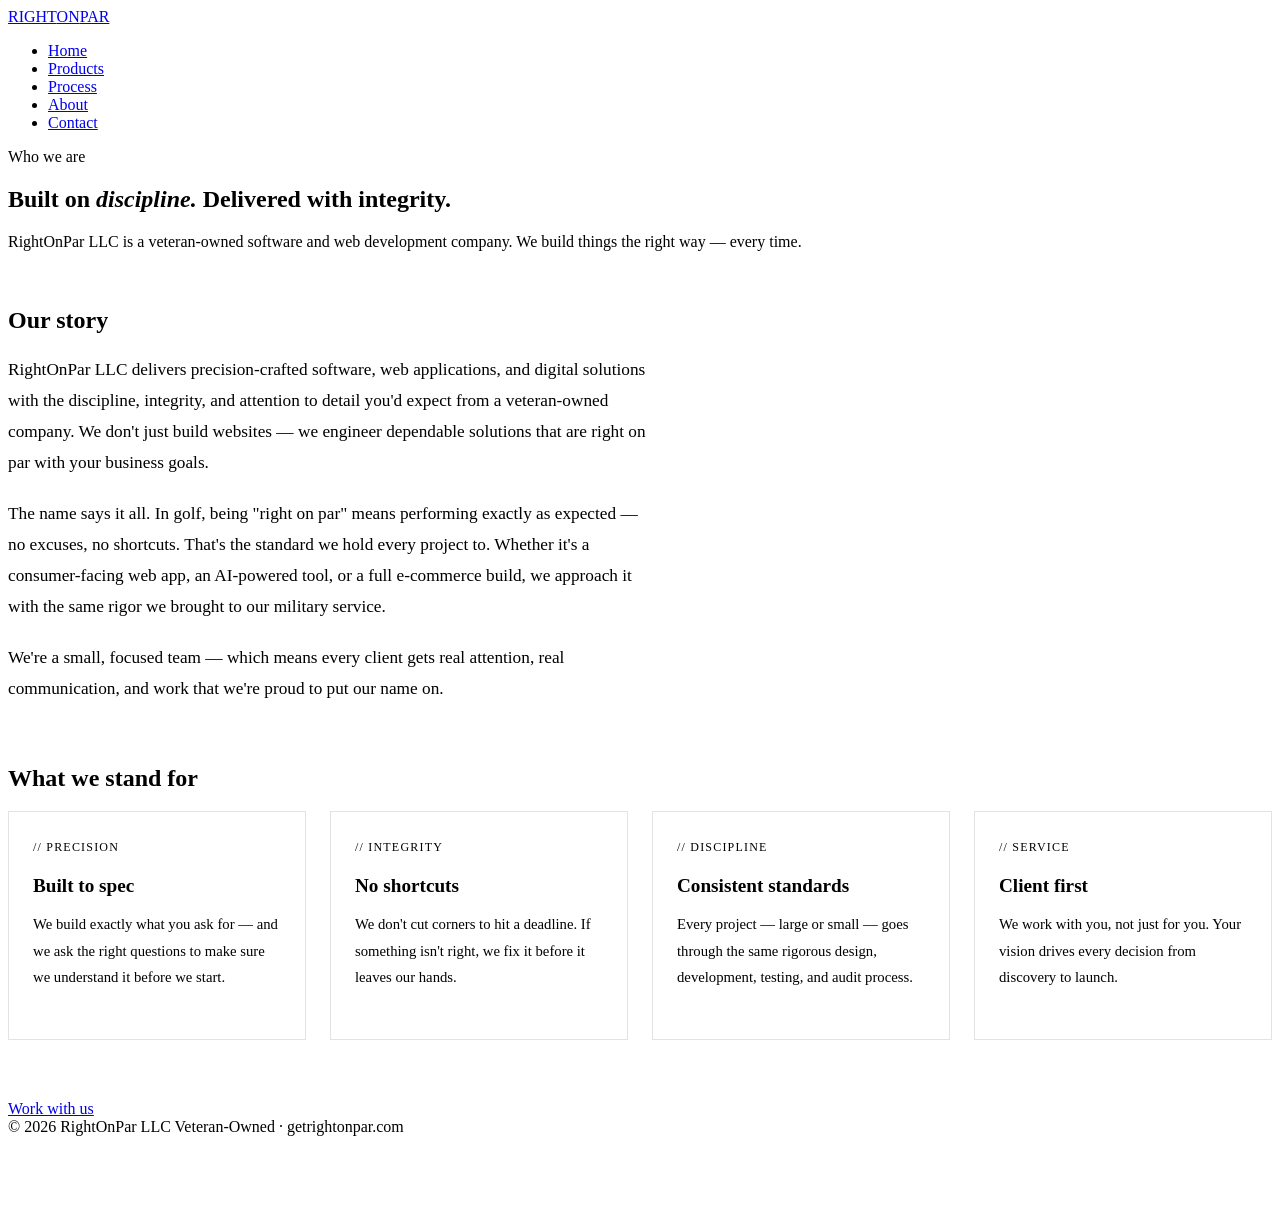
==== about.html @ 8aa1c4e7 "Create About page for RightOnPar LLC Added an About page for RightOnPar LLC with company details, va" ====
<!DOCTYPE html>
<html lang="en">
<head>
<meta charset="UTF-8">
<meta name="viewport" content="width=device-width, initial-scale=1.0">
<title>About | RightOnPar LLC</title>
<meta name="description" content="RightOnPar LLC is a veteran-owned software and web development company. We build precision-crafted web apps and digital tools engineered for real business results.">
<meta name="robots" content="index, follow">
<link rel="canonical" href="https://www.getrightonpar.com/about.html">
<meta property="og:title" content="About | RightOnPar LLC">
<meta property="og:description" content="RightOnPar LLC is a veteran-owned software and web development company building precision-crafted digital solutions.">
<meta property="og:url" content="https://www.getrightonpar.com/about.html">
<meta property="og:image" content="https://www.getrightonpar.com/og-image.png">
<link rel="preconnect" href="https://fonts.googleapis.com">
<link rel="preconnect" href="https://fonts.gstatic.com" crossorigin>
<link href="https://fonts.googleapis.com/css2?family=Fraunces:opsz,wght@9..144,400;9..144,500;9..144,600;9..144,700&family=Inter:wght@400;500;600&family=IBM+Plex+Mono:wght@400;500&display=swap" rel="stylesheet">
<link rel="stylesheet" href="styles.css">
<style>
  .about-body {
    padding: 20px 0 80px;
  }
  .about-body p {
    font-size: 1.08rem;
    color: var(--ink-soft);
    max-width: 640px;
    margin-bottom: 20px;
    line-height: 1.8;
  }
  .values-grid {
    display: grid;
    grid-template-columns: repeat(auto-fit, minmax(220px, 1fr));
    gap: 24px;
    margin-top: 16px;
  }
  .value-card {
    padding: 28px 24px;
    border: 1px solid rgba(26,27,22,0.12);
    background: var(--white);
  }
  .value-card .icon {
    font-family: var(--mono);
    font-size: 12px;
    color: var(--sand);
    letter-spacing: 0.1em;
    margin-bottom: 14px;
    display: block;
  }
  .value-card h3 {
    font-family: var(--display);
    font-size: 1.2rem;
    color: var(--fairway-deep);
    margin-bottom: 8px;
  }
  .value-card p {
    font-size: 0.92rem;
    color: var(--ink-soft);
  }
</style>
</head>
<body>

<header>
  <div class="header-inner">
    <a href="index.html" class="logo">RIGHT<span>ON</span>PAR</a>
    <nav aria-label="Primary">
      <ul>
        <li><a href="index.html">Home</a></li>
        <li><a href="products.html">Products</a></li>
        <li><a href="process.html">Process</a></li>
        <li><a href="about.html" class="active">About</a></li>
        <li><a href="contact.html">Contact</a></li>
      </ul>
    </nav>
  </div>
</header>

<main>
  <section class="page-hero">
    <div class="wrap">
      <p class="eyebrow">Who we are</p>
      <h1>Built on <em>discipline.</em> Delivered with integrity.</h1>
      <p>RightOnPar LLC is a veteran-owned software and web development company. We build things the right way — every time.</p>
    </div>
  </section>

  <section class="about-body">
    <div class="wrap">
      <div class="section-head">
        <h2>Our story</h2>
      </div>
      <p>RightOnPar LLC delivers precision-crafted software, web applications, and digital solutions with the discipline, integrity, and attention to detail you'd expect from a veteran-owned company. We don't just build websites — we engineer dependable solutions that are right on par with your business goals.</p>
      <p>The name says it all. In golf, being "right on par" means performing exactly as expected — no excuses, no shortcuts. That's the standard we hold every project to. Whether it's a consumer-facing web app, an AI-powered tool, or a full e-commerce build, we approach it with the same rigor we brought to our military service.</p>
      <p>We're a small, focused team — which means every client gets real attention, real communication, and work that we're proud to put our name on.</p>

      <div class="section-head" style="margin-top: 60px;">
        <h2>What we stand for</h2>
      </div>
      <div class="values-grid">
        <div class="value-card">
          <span class="icon">// PRECISION</span>
          <h3>Built to spec</h3>
          <p>We build exactly what you ask for — and we ask the right questions to make sure we understand it before we start.</p>
        </div>
        <div class="value-card">
          <span class="icon">// INTEGRITY</span>
          <h3>No shortcuts</h3>
          <p>We don't cut corners to hit a deadline. If something isn't right, we fix it before it leaves our hands.</p>
        </div>
        <div class="value-card">
          <span class="icon">// DISCIPLINE</span>
          <h3>Consistent standards</h3>
          <p>Every project — large or small — goes through the same rigorous design, development, testing, and audit process.</p>
        </div>
        <div class="value-card">
          <span class="icon">// SERVICE</span>
          <h3>Client first</h3>
          <p>We work with you, not just for you. Your vision drives every decision from discovery to launch.</p>
        </div>
      </div>

      <div style="margin-top: 60px;">
        <a href="contact.html" class="btn btn-primary">Work with us</a>
      </div>

      <div class="foot-bottom">
        <span>© <span class="year"></span> RightOnPar LLC</span>
        <span>Veteran-Owned · getrightonpar.com</span>
      </div>
    </div>
  </section>
</main>

<script>
  document.querySelectorAll('.year').forEach(el => el.textContent = new Date().getFullYear());
</script>
</body>
</html>
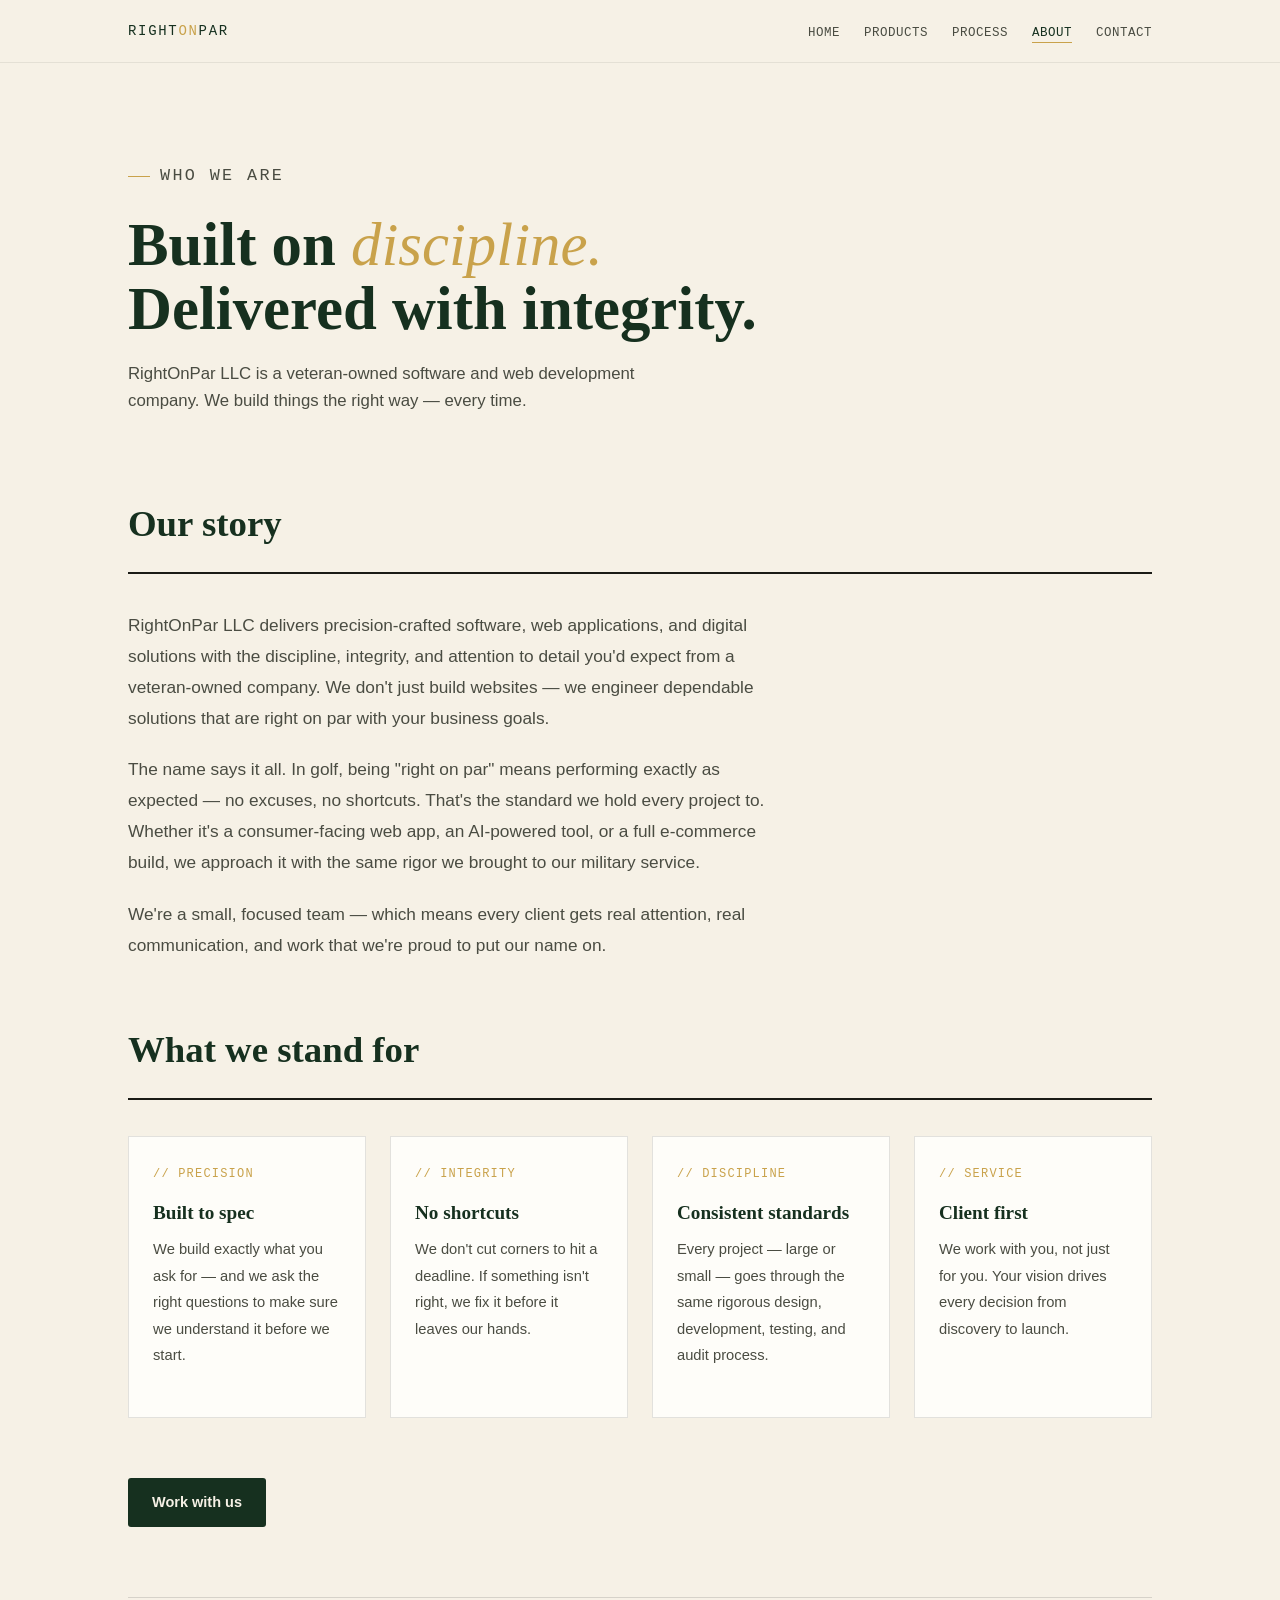
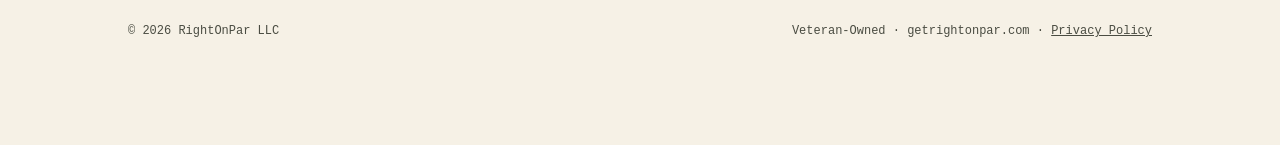
==== commit e57a807e: "Add Twitter meta tags and update footer content" ====
--- a/about.html
+++ b/about.html
@@ -56,6 +56,10 @@
     color: var(--ink-soft);
   }
 </style>
+<meta name="twitter:card" content="summary_large_image">
+<meta name="twitter:title" content="About | RightOnPar LLC">
+<meta name="twitter:description" content="RightOnPar LLC is a veteran-owned software and web development company building precision-crafted digital solutions.">
+<meta name="twitter:image" content="https://www.getrightonpar.com/og-image.png">
 </head>
 <body>
 
@@ -123,8 +127,8 @@
       </div>
 
       <div class="foot-bottom">
-        <span>© <span class="year"></span> RightOnPar LLC</span>
-        <span>Veteran-Owned · getrightonpar.com</span>
+        <span>© 2026 RightOnPar LLC</span>
+        <span>Veteran-Owned · getrightonpar.com · <a href="privacy.html" style="color:inherit;text-decoration:underline;">Privacy Policy</a></span>
       </div>
     </div>
   </section>
--- a/styles.css
+++ b/styles.css
@@ -0,0 +1,339 @@
+/* ============================================================
+   RightOnPar LLC — Shared Styles
+   ============================================================ */
+
+:root {
+  --fairway-deep: #16301F;
+  --fairway: #2E5B3C;
+  --fairway-bright: #3D7A4F;
+  --cream: #F6F1E6;
+  --cream-dim: #EEE7D6;
+  --sand: #C9A24B;
+  --ink: #1A1B16;
+  --ink-soft: #4A4C42;
+  --white: #FEFDF9;
+  --display: 'Fraunces', serif;
+  --body: 'Inter', sans-serif;
+  --mono: 'IBM Plex Mono', monospace;
+}
+
+* { box-sizing: border-box; margin: 0; padding: 0; }
+html { scroll-behavior: smooth; }
+body {
+  background: var(--cream);
+  color: var(--ink);
+  font-family: var(--body);
+  line-height: 1.6;
+  -webkit-font-smoothing: antialiased;
+}
+a { color: inherit; }
+img { max-width: 100%; display: block; }
+
+:focus-visible {
+  outline: 2px solid var(--fairway-bright);
+  outline-offset: 3px;
+}
+
+@media (prefers-reduced-motion: reduce) {
+  * {
+    animation-duration: 0.01ms !important;
+    transition-duration: 0.01ms !important;
+    scroll-behavior: auto !important;
+  }
+}
+
+/* ---- Layout ---- */
+.wrap {
+  max-width: 1080px;
+  margin: 0 auto;
+  padding: 0 28px;
+}
+
+/* ---- Header / Nav ---- */
+header {
+  position: sticky;
+  top: 0;
+  z-index: 50;
+  background: rgba(246, 241, 230, 0.92);
+  backdrop-filter: blur(8px);
+  border-bottom: 1px solid rgba(26, 27, 22, 0.08);
+}
+
+.header-inner {
+  display: flex;
+  align-items: center;
+  justify-content: space-between;
+  padding: 18px 28px;
+  max-width: 1080px;
+  margin: 0 auto;
+}
+
+.logo {
+  font-family: var(--mono);
+  font-size: 14px;
+  letter-spacing: 0.12em;
+  font-weight: 500;
+  text-decoration: none;
+  color: var(--fairway-deep);
+}
+.logo span { color: var(--sand); }
+
+nav ul { display: flex; gap: 24px; list-style: none; flex-wrap: wrap; }
+nav a {
+  font-family: var(--mono);
+  font-size: 12.5px;
+  letter-spacing: 0.04em;
+  text-decoration: none;
+  color: var(--ink-soft);
+  text-transform: uppercase;
+  transition: color 0.2s ease;
+  padding-bottom: 2px;
+}
+nav a:hover,
+nav a.active { color: var(--fairway-deep); border-bottom: 1px solid var(--sand); }
+
+/* ---- Buttons ---- */
+.btn {
+  display: inline-flex;
+  align-items: center;
+  gap: 8px;
+  padding: 13px 24px;
+  font-family: var(--body);
+  font-weight: 600;
+  font-size: 14.5px;
+  text-decoration: none;
+  border-radius: 3px;
+  border: none;
+  cursor: pointer;
+  transition: transform 0.15s ease, box-shadow 0.15s ease;
+}
+.btn-primary {
+  background: var(--fairway-deep);
+  color: var(--cream);
+}
+.btn-primary:hover { transform: translateY(-2px); box-shadow: 0 8px 20px rgba(22,48,31,0.25); }
+.btn-ghost {
+  background: transparent;
+  color: var(--fairway-deep);
+  border: 1px solid rgba(22,48,31,0.3);
+}
+.btn-ghost:hover { border-color: var(--fairway-deep); }
+
+/* ---- Eyebrow ---- */
+.eyebrow {
+  font-family: var(--mono);
+  font-size: 13px;
+  letter-spacing: 0.14em;
+  text-transform: uppercase;
+  color: var(--fairway-bright);
+  display: inline-flex;
+  align-items: center;
+  gap: 10px;
+  margin-bottom: 24px;
+}
+.eyebrow::before {
+  content: "";
+  width: 22px;
+  height: 1px;
+  background: var(--sand);
+  display: inline-block;
+}
+
+/* ---- Section head ---- */
+.section-head {
+  display: flex;
+  align-items: baseline;
+  justify-content: space-between;
+  margin-bottom: 36px;
+  flex-wrap: wrap;
+  gap: 12px;
+  border-bottom: 2px solid var(--ink);
+  padding-bottom: 18px;
+}
+.section-head h2 {
+  font-family: var(--display);
+  font-size: clamp(1.7rem, 3vw, 2.3rem);
+  color: var(--fairway-deep);
+}
+.section-head .tag {
+  font-family: var(--mono);
+  font-size: 12.5px;
+  color: var(--ink-soft);
+  letter-spacing: 0.04em;
+}
+
+/* ---- About strip ---- */
+.about-strip {
+  background: var(--fairway-deep);
+  color: var(--cream);
+  padding: 70px 0;
+}
+.about-strip h2 {
+  font-family: var(--display);
+  font-size: clamp(1.6rem, 3vw, 2.1rem);
+  font-weight: 500;
+  margin-bottom: 16px;
+}
+.about-strip p { color: rgba(246,241,230,0.78); font-size: 1rem; }
+
+/* ---- Footer ---- */
+.foot-bottom {
+  margin-top: 70px;
+  padding: 24px 0;
+  border-top: 1px solid rgba(26,27,22,0.14);
+  display: flex;
+  justify-content: space-between;
+  flex-wrap: wrap;
+  gap: 10px;
+  font-family: var(--mono);
+  font-size: 12px;
+  color: var(--ink-soft);
+}
+
+/* ---- Page hero ---- */
+.page-hero {
+  padding: 80px 0 60px;
+}
+.page-hero h1 {
+  font-family: var(--display);
+  font-weight: 600;
+  font-size: clamp(2.2rem, 5vw, 3.8rem);
+  line-height: 1.05;
+  color: var(--fairway-deep);
+  max-width: 720px;
+}
+.page-hero h1 em {
+  font-style: italic;
+  font-weight: 500;
+  color: var(--sand);
+}
+.page-hero p {
+  margin-top: 20px;
+  max-width: 520px;
+  font-size: 1.05rem;
+  color: var(--ink-soft);
+}
+
+/* ---- Scorecard ---- */
+.scorecard { border: 1px solid rgba(26,27,22,0.14); background: var(--white); }
+.hole {
+  display: grid;
+  grid-template-columns: 64px 1fr auto;
+  gap: 24px;
+  align-items: center;
+  padding: 28px;
+  border-bottom: 1px solid rgba(26,27,22,0.1);
+  transition: background 0.2s ease;
+}
+.hole:last-child { border-bottom: none; }
+.hole:hover { background: var(--cream-dim); }
+.hole-num {
+  font-family: var(--mono);
+  font-size: 13px;
+  color: var(--sand);
+  border: 1px solid var(--sand);
+  width: 44px;
+  height: 44px;
+  display: flex;
+  align-items: center;
+  justify-content: center;
+  border-radius: 50%;
+  flex-shrink: 0;
+}
+.hole-body h3 {
+  font-family: var(--display);
+  font-size: 1.4rem;
+  font-weight: 600;
+  color: var(--ink);
+  margin-bottom: 6px;
+}
+.hole-body p { color: var(--ink-soft); font-size: 0.97rem; max-width: 460px; }
+.hole-meta {
+  display: flex;
+  flex-direction: column;
+  align-items: flex-end;
+  gap: 12px;
+}
+.status-chip {
+  font-family: var(--mono);
+  font-size: 11.5px;
+  letter-spacing: 0.06em;
+  text-transform: uppercase;
+  color: var(--fairway);
+  display: inline-flex;
+  align-items: center;
+  gap: 6px;
+}
+.status-chip::before {
+  content: "";
+  width: 7px;
+  height: 7px;
+  border-radius: 50%;
+  background: var(--fairway-bright);
+}
+.hole-link {
+  font-family: var(--body);
+  font-weight: 600;
+  font-size: 13.5px;
+  text-decoration: none;
+  color: var(--fairway-deep);
+  border-bottom: 1px solid var(--sand);
+  padding-bottom: 2px;
+  white-space: nowrap;
+}
+.hole-link:hover { color: var(--sand); }
+
+/* ---- Forms ---- */
+.form-grid {
+  display: grid;
+  grid-template-columns: 1fr 1fr;
+  gap: 20px;
+}
+.form-group {
+  display: flex;
+  flex-direction: column;
+  gap: 8px;
+}
+.form-group.full { grid-column: 1 / -1; }
+label {
+  font-family: var(--mono);
+  font-size: 12px;
+  letter-spacing: 0.08em;
+  text-transform: uppercase;
+  color: var(--ink-soft);
+}
+input, textarea, select {
+  font-family: var(--body);
+  font-size: 15px;
+  color: var(--ink);
+  background: var(--white);
+  border: 1px solid rgba(26,27,22,0.2);
+  border-radius: 3px;
+  padding: 12px 14px;
+  width: 100%;
+  transition: border-color 0.2s ease;
+}
+input:focus, textarea:focus, select:focus {
+  outline: none;
+  border-color: var(--fairway-bright);
+}
+textarea { resize: vertical; min-height: 120px; }
+input[type="file"] {
+  padding: 10px 14px;
+  cursor: pointer;
+  background: var(--cream-dim);
+}
+
+/* ---- Responsive ---- */
+@media (max-width: 700px) {
+  .hole { grid-template-columns: 44px 1fr; }
+  .hole-meta {
+    grid-column: 1 / -1;
+    flex-direction: row;
+    justify-content: space-between;
+    align-items: center;
+  }
+  .form-grid { grid-template-columns: 1fr; }
+  .form-group.full { grid-column: 1; }
+  nav ul { gap: 14px; }
+}
